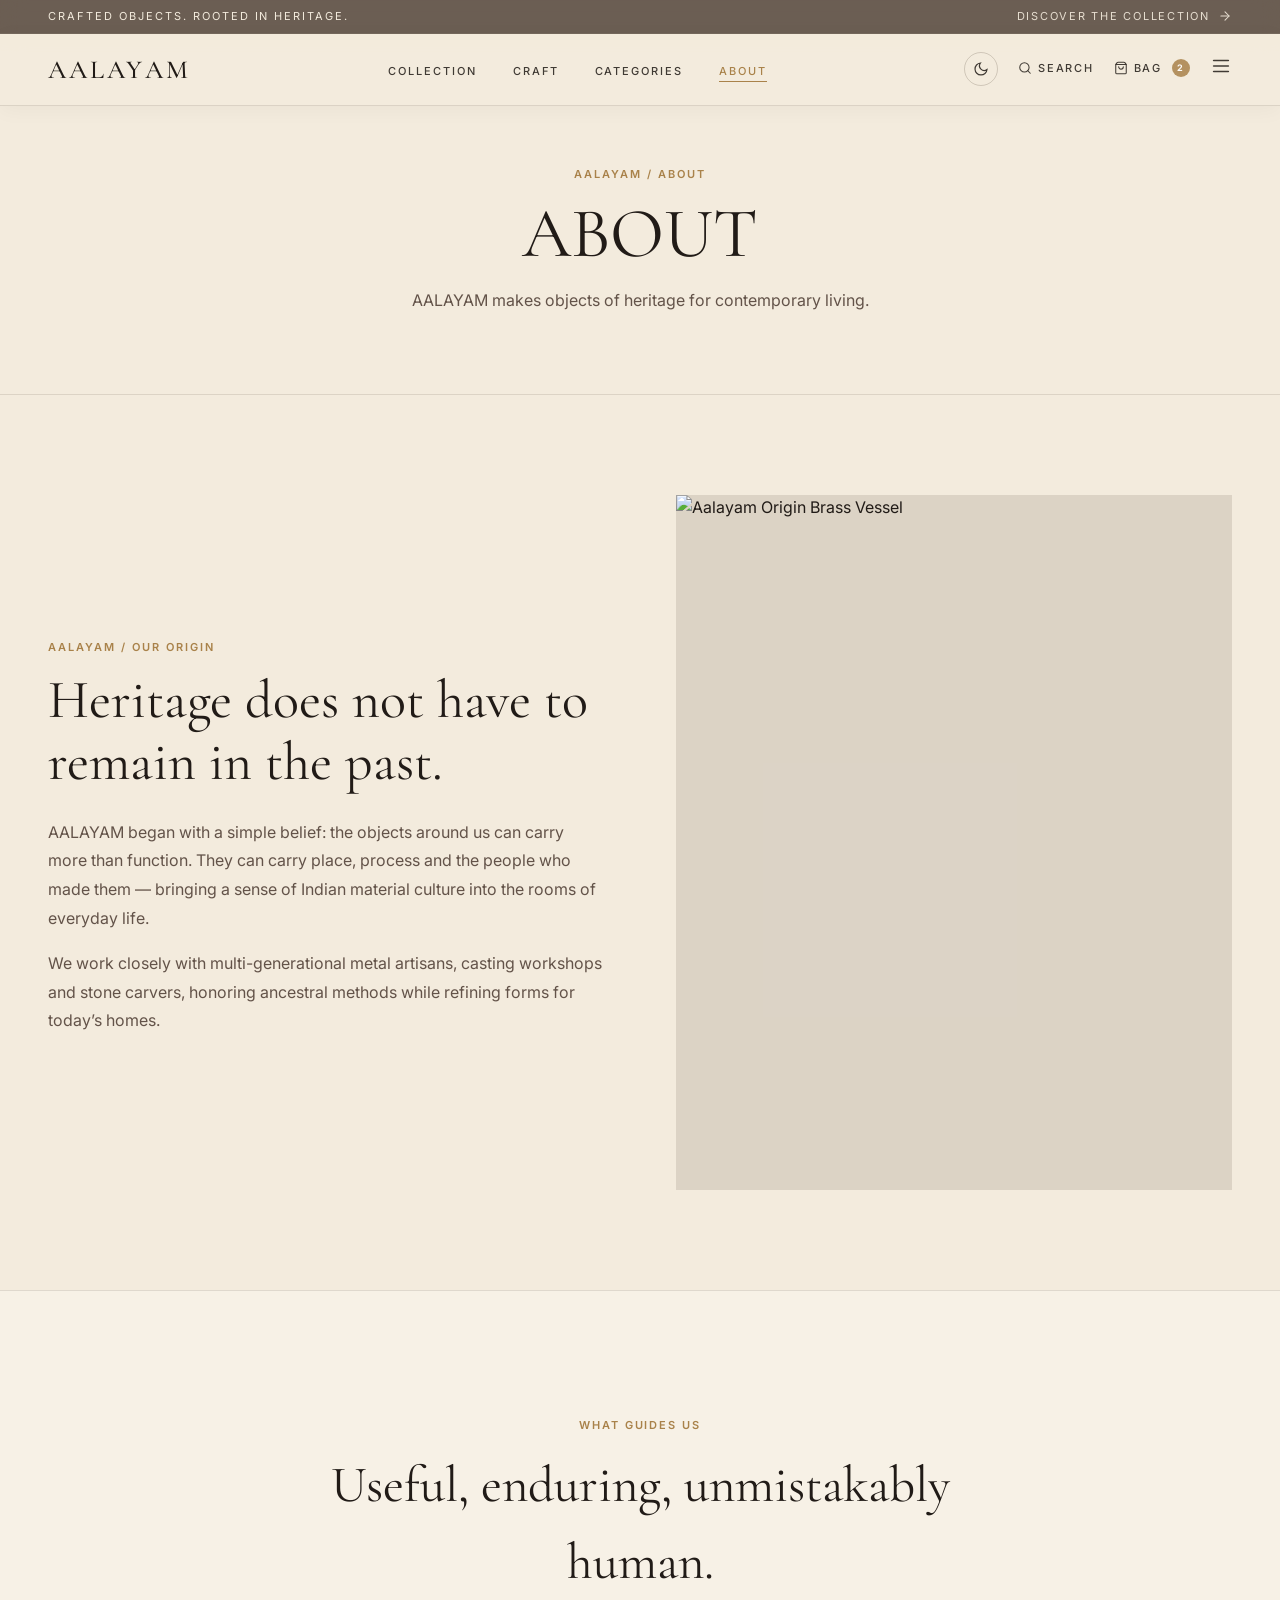
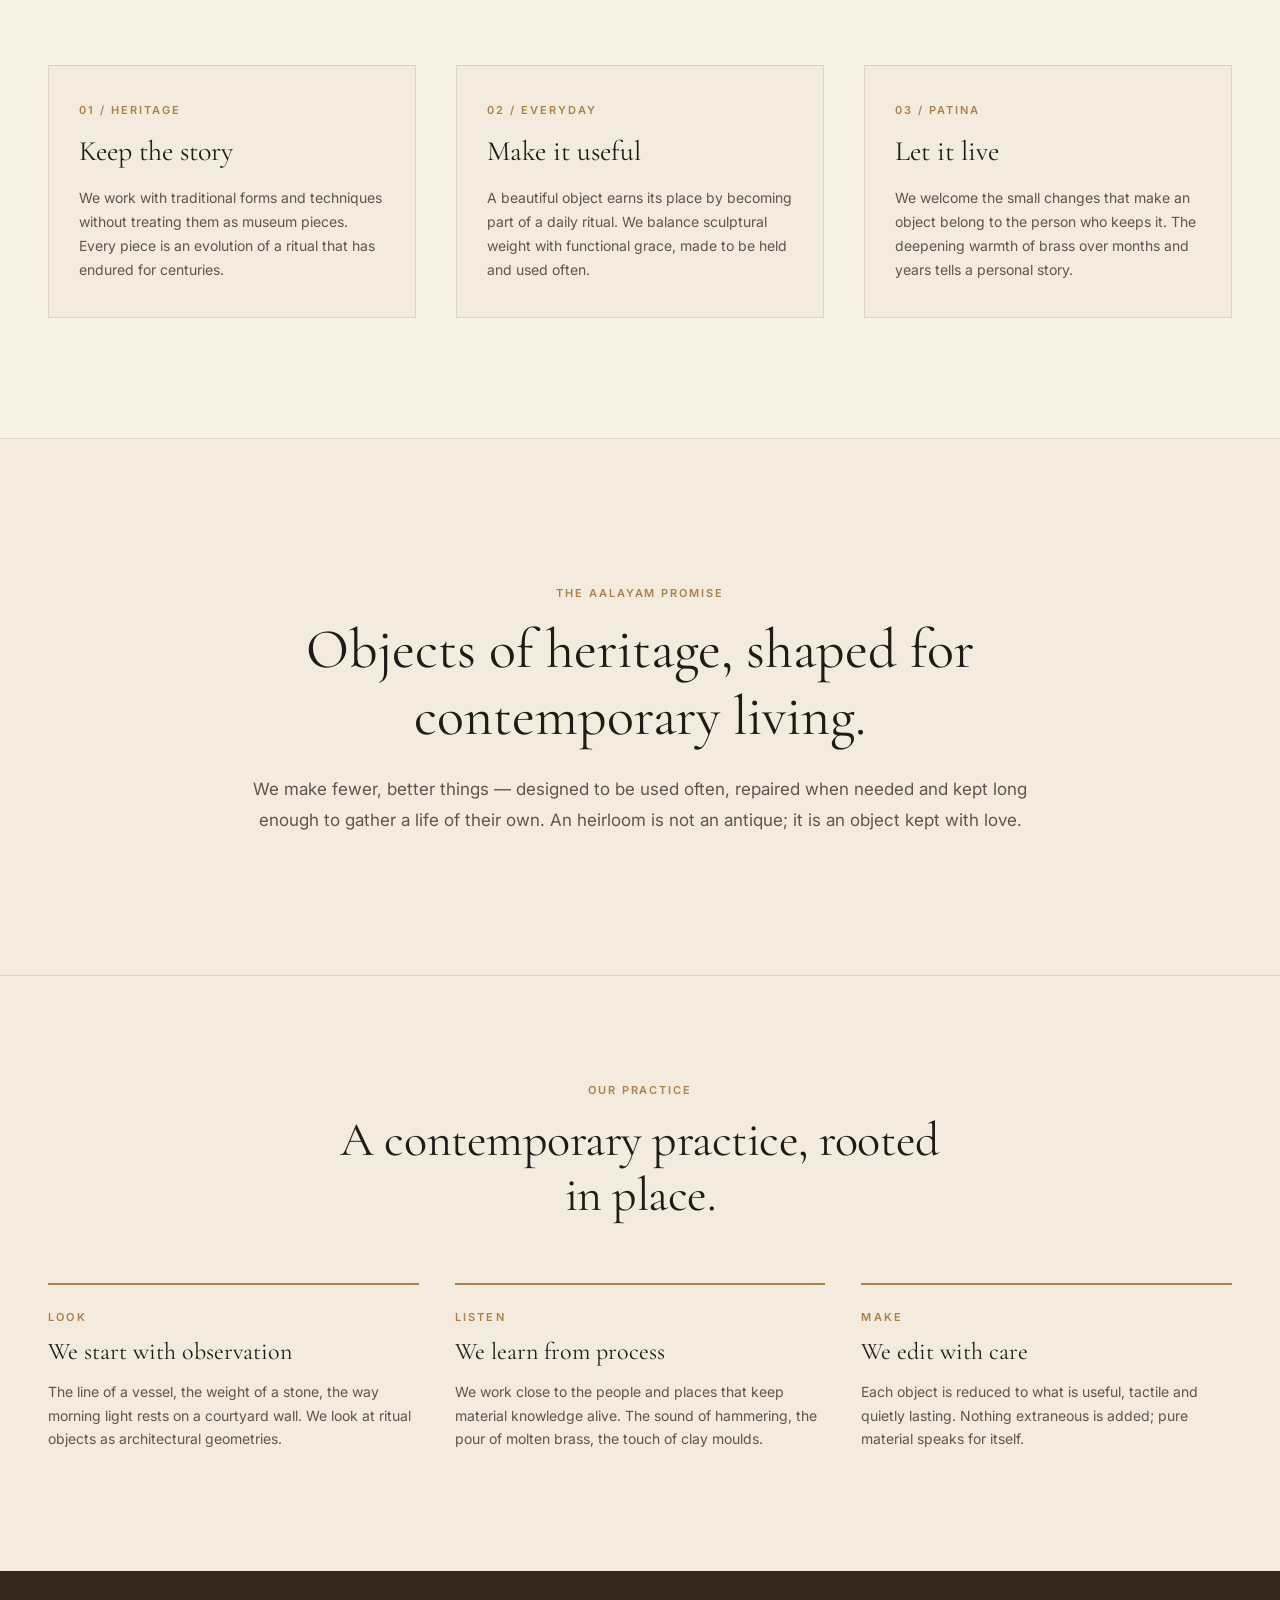
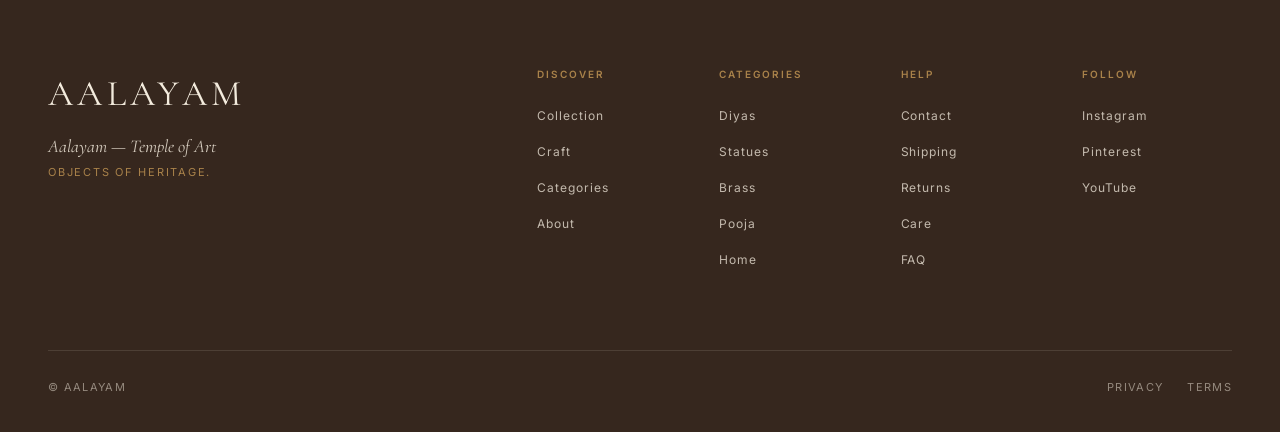
==== about.html @ e284d5bd "first commit" ====
<!DOCTYPE html>
<html lang="en">
<head>
  <meta charset="utf-8">
  <meta name="viewport" content="width=device-width, initial-scale=1.0">
  <title>AALAYAM — About</title>
  <meta name="description" content="AALAYAM makes objects of heritage for contemporary living.">
  <link rel="icon" href="https://res.cloudinary.com/deukqrxtt/image/upload/v1790051166/Brass_Lotus_Engraving_in_Warm_Light_jmnmju.png">
  <link rel="preconnect" href="https://fonts.googleapis.com">
  <link rel="preconnect" href="https://fonts.gstatic.com" crossorigin>
  <link href="https://fonts.googleapis.com/css2?family=Cormorant+Garamond:ital,wght@0,300;0,400;0,500;0,600;1,400&family=Inter:wght@300;400;500;600;700&display=swap" rel="stylesheet">
  <link rel="stylesheet" href="css/styles.css">
  <style>
    .about-story-row {
      display: grid;
      grid-template-columns: 1fr 1fr;
      gap: 72px;
      align-items: center;
      padding: 100px 48px;
      max-width: 1400px;
      margin: 0 auto;
    }
    .about-story-row h2 {
      font-family: var(--font-serif);
      font-size: clamp(34px, 4.5vw, 54px);
      font-weight: 400;
      color: var(--text-primary);
      line-height: 1.15;
      margin-bottom: 24px;
    }
    .about-story-row p {
      font-size: 16px;
      line-height: 1.8;
      color: var(--text-secondary);
      margin-bottom: 16px;
    }
    .about-img-box {
      position: relative;
      overflow: hidden;
      aspect-ratio: 4/5;
      background: var(--border-light);
    }
    .about-img-box img {
      width: 100%;
      height: 100%;
      object-fit: cover;
    }
    .principles-section {
      background-color: var(--bg-card);
      padding: 120px 48px;
      border-top: 1px solid var(--border-light);
      border-bottom: 1px solid var(--border-light);
    }
    .principles-header {
      text-align: center;
      max-width: 680px;
      margin: 0 auto 64px auto;
    }
    .principles-header h2 {
      font-family: var(--font-serif);
      font-size: clamp(36px, 4vw, 52px);
      font-weight: 400;
      color: var(--text-primary);
    }
    .principles-grid {
      display: grid;
      grid-template-columns: repeat(3, 1fr);
      gap: 40px;
      max-width: 1300px;
      margin: 0 auto;
    }
    .principle-card {
      padding: 36px 30px;
      border: 1px solid var(--border-light);
      background-color: var(--bg-primary);
    }
    .principle-num {
      font-size: 11px;
      letter-spacing: 0.18em;
      color: var(--color-gold);
      font-weight: 600;
      margin-bottom: 12px;
      display: block;
    }
    .principle-card h3 {
      font-family: var(--font-serif);
      font-size: 28px;
      font-weight: 400;
      color: var(--text-primary);
      margin-bottom: 14px;
    }
    .principle-card p {
      font-size: 14px;
      line-height: 1.7;
      color: var(--text-secondary);
    }
    .promise-section {
      text-align: center;
      padding: 140px 48px;
      background-color: var(--bg-primary);
      max-width: 900px;
      margin: 0 auto;
    }
    .promise-section h2 {
      font-family: var(--font-serif);
      font-size: clamp(34px, 4.5vw, 56px);
      font-weight: 400;
      line-height: 1.2;
      color: var(--text-primary);
      margin-bottom: 24px;
    }
    .promise-section p {
      font-size: 17px;
      line-height: 1.8;
      color: var(--text-secondary);
    }
    .practice-section {
      padding: 100px 48px 120px 48px;
      border-top: 1px solid var(--border-light);
    }
    .practice-grid {
      display: grid;
      grid-template-columns: repeat(3, 1fr);
      gap: 36px;
      max-width: 1300px;
      margin: 60px auto 0 auto;
    }
    .practice-item {
      border-top: 2px solid var(--color-gold);
      padding-top: 24px;
    }
    .practice-item .tag {
      font-size: 11px;
      letter-spacing: 0.2em;
      font-weight: 600;
      color: var(--color-gold);
      margin-bottom: 8px;
      display: block;
    }
    .practice-item h3 {
      font-family: var(--font-serif);
      font-size: 24px;
      font-weight: 400;
      color: var(--text-primary);
      margin-bottom: 10px;
    }
    .practice-item p {
      font-size: 14px;
      line-height: 1.7;
      color: var(--text-secondary);
    }
    @media (max-width: 900px) {
      .about-story-row, .principles-grid, .practice-grid {
        grid-template-columns: 1fr;
        gap: 40px;
      }
      .about-story-row, .principles-section, .promise-section, .practice-section {
        padding-left: 24px;
        padding-right: 24px;
      }
    }
  </style>
</head>
<body>
  
  <svg style="display: none;">
    <symbol id="icon-arrow" viewBox="0 0 24 24">
      <path d="M 5 12 L 19 12" stroke="currentColor" stroke-width="1.8" stroke-linecap="round" stroke-linejoin="round" fill="none"/>
      <path d="M 12 5 L 19 12 L 12 19" stroke="currentColor" stroke-width="1.8" stroke-linecap="round" stroke-linejoin="round" fill="none"/>
    </symbol>
    <symbol id="icon-search" viewBox="0 0 24 24">
      <path d="M 4.34 4.34 L 0 0" stroke="currentColor" stroke-width="1.8" stroke-linecap="round" stroke-linejoin="round" fill="none" transform="translate(16.66 16.66)"/>
      <path d="M 0 8 C 0 3.582 3.582 0 8 0 C 12.418 0 16 3.582 16 8 C 16 12.418 12.418 16 8 16 C 3.582 16 0 12.418 0 8 Z" stroke="currentColor" stroke-width="1.8" stroke-linecap="round" stroke-linejoin="round" fill="none" transform="translate(3 3)"/>
    </symbol>
    <symbol id="icon-bag" viewBox="0 0 24 24">
      <path d="M 8 0 C 8 2.209 6.209 4 4 4 C 1.791 4 0 2.209 0 0" stroke="currentColor" stroke-width="1.8" stroke-linecap="round" stroke-linejoin="round" fill="none" transform="translate(8 10)"/>
      <path d="M 0 0 L 17.794 0" stroke="currentColor" stroke-width="1.8" stroke-linecap="round" stroke-linejoin="round" fill="none" transform="translate(3.103 6.034)"/>
      <path d="M 0.4 3.467 C 0.14 3.813 0 4.234 0 4.667 L 0 18 C 0 19.105 0.895 20 2 20 L 16 20 C 17.105 20 18 19.105 18 18 L 18 4.667 C 18 4.234 17.86 3.813 17.6 3.467 L 15.6 0.8 C 15.222 0.296 14.63 0 14 0 L 4 0 C 3.37 0 2.778 0.296 2.4 0.8 Z" stroke="currentColor" stroke-width="1.8" stroke-linecap="round" stroke-linejoin="round" fill="none" transform="translate(3 2)"/>
    </symbol>
    <symbol id="icon-menu" viewBox="0 0 24 24">
      <path d="M 0 0 L 16 0" stroke="currentColor" stroke-width="1.8" stroke-linecap="round" stroke-linejoin="round" fill="none" transform="translate(4 6)"/>
      <path d="M 0 0 L 16 0" stroke="currentColor" stroke-width="1.8" stroke-linecap="round" stroke-linejoin="round" fill="none" transform="translate(4 12)"/>
      <path d="M 0 0 L 16 0" stroke="currentColor" stroke-width="1.8" stroke-linecap="round" stroke-linejoin="round" fill="none" transform="translate(4 18)"/>
    </symbol>
    <symbol id="icon-close" viewBox="0 0 24 24">
      <path d="M 5 5 L 19 19 M 19 5 L 5 19" stroke="currentColor" stroke-width="1.8" stroke-linecap="round" stroke-linejoin="round" fill="none"/>
    </symbol>
    <symbol id="icon-plus" viewBox="0 0 24 24">
      <path d="M 12 5 L 12 19 M 5 12 L 19 12" stroke="currentColor" stroke-width="2" stroke-linecap="round" fill="none"/>
    </symbol>
    <symbol id="icon-minus" viewBox="0 0 24 24">
      <path d="M 5 12 L 19 12" stroke="currentColor" stroke-width="2" stroke-linecap="round" fill="none"/>
    </symbol>
    <symbol id="icon-trash" viewBox="0 0 24 24">
      <path d="M 3 6 L 21 6 M 19 6 L 19 20 C 19 21.1 18.1 22 17 22 L 7 22 C 5.9 22 5 21.1 5 20 L 5 6 M 8 6 L 8 4 C 8 2.9 8.9 2 10 2 L 14 2 C 15.1 2 16 2.9 16 4 L 16 6" stroke="currentColor" stroke-width="1.8" stroke-linecap="round" stroke-linejoin="round" fill="none"/>
    </symbol>
  </svg>

  
  <header class="header-wrapper header-solid" id="headerWrapper">
    <div class="announcement-bar">
      <div class="marquee-track">
        <span>CRAFTED OBJECTS. ROOTED IN HERITAGE.</span>
      </div>
      <a href="collection.html" class="collection-link">
        <span>DISCOVER THE COLLECTION</span>
        <svg class="svg-icon"><use href="#icon-arrow"></use></svg>
      </a>
    </div>

    <nav class="nav-bar">
      <a href="index.html" class="brand-logo">AALAYAM</a>

      <ul class="nav-links">
        <li><a href="collection.html" class="">Collection</a></li>
        <li><a href="craft.html" class="">Craft</a></li>
        <li><a href="categories.html" class="">Categories</a></li>
        <li><a href="about.html" class="active">About</a></li>
      </ul>

      <ul class="utility-nav">
        <li>
          <button class="theme-toggle-btn" id="themeToggle" title="Toggle Theme" aria-label="Toggle Theme">
            <svg class="svg-icon" viewBox="0 0 24 24" fill="none" stroke="currentColor" stroke-width="1.8">
              <path d="M21 12.79A9 9 0 1 1 11.21 3 7 7 0 0 0 21 12.79z"></path>
            </svg>
          </button>
        </li>
        <li class="hide-mobile">
          <a href="#search" onclick="openGlobalSearch(); return false;">
            <svg class="svg-icon"><use href="#icon-search"></use></svg>
            <span>SEARCH</span>
          </a>
        </li>
        <li>
          <a href="bag.html" class="">
            <svg class="svg-icon"><use href="#icon-bag"></use></svg>
            <span>BAG</span>
            <span class="bag-badge" style="display: none;">0</span>
          </a>
        </li>
        <li>
          <button class="mobile-menu-btn" id="openMobileMenu" aria-label="Open Navigation">
            <svg class="svg-icon" style="width: 22px; height: 22px;"><use href="#icon-menu"></use></svg>
          </button>
        </li>
      </ul>
    </nav>
  </header>

  <div class="mobile-drawer" id="mobileDrawer">
    <div class="mobile-drawer-header">
      <span class="brand-logo">AALAYAM</span>
      <button id="closeMobileMenu" aria-label="Close Navigation">
        <svg class="svg-icon" style="width: 24px; height: 24px;"><use href="#icon-close"></use></svg>
      </button>
    </div>
    <ul class="mobile-nav-list">
      <li><a href="index.html" class="mobile-link">HOME</a></li>
      <li><a href="collection.html" class="mobile-link ">COLLECTION</a></li>
      <li><a href="craft.html" class="mobile-link ">CRAFT</a></li>
      <li><a href="categories.html" class="mobile-link ">CATEGORIES</a></li>
      <li><a href="about.html" class="mobile-link active">ABOUT</a></li>
      <li><a href="bag.html" class="mobile-link ">YOUR BAG</a></li>
    </ul>
    <div style="font-size: 11px; letter-spacing: 0.16em; color: rgba(243, 235, 221, 0.5);">
      © AALAYAM. ROOTED IN HERITAGE.
    </div>
  </div>


  <main>
    <section class="page-header">
      <span class="kicker">AALAYAM / ABOUT</span>
      <h1>ABOUT</h1>
      <p>AALAYAM makes objects of heritage for contemporary living.</p>
    </section>

    <!-- Origin Story -->
    <section class="about-story-row">
      <div>
        <span class="kicker">AALAYAM / OUR ORIGIN</span>
        <h2>Heritage does not have to remain in the past.</h2>
        <p>AALAYAM began with a simple belief: the objects around us can carry more than function. They can carry place, process and the people who made them — bringing a sense of Indian material culture into the rooms of everyday life.</p>
        <p>We work closely with multi-generational metal artisans, casting workshops and stone carvers, honoring ancestral methods while refining forms for today’s homes.</p>
      </div>
      <div class="about-img-box">
        <img src="https://res.cloudinary.com/deukqrxtt/image/upload/v1790051166/Sunlit_Antique_Brass_Urn_with_Flowers_aonm8t.png" alt="Aalayam Origin Brass Vessel" loading="lazy">
      </div>
    </section>

    <!-- Principles -->
    <section class="principles-section">
      <div class="principles-header">
        <span class="kicker">WHAT GUIDES US</span>
        <h2>Useful, enduring, unmistakably human.</h2>
      </div>

      <div class="principles-grid">
        <div class="principle-card">
          <span class="principle-num">01 / HERITAGE</span>
          <h3>Keep the story</h3>
          <p>We work with traditional forms and techniques without treating them as museum pieces. Every piece is an evolution of a ritual that has endured for centuries.</p>
        </div>

        <div class="principle-card">
          <span class="principle-num">02 / EVERYDAY</span>
          <h3>Make it useful</h3>
          <p>A beautiful object earns its place by becoming part of a daily ritual. We balance sculptural weight with functional grace, made to be held and used often.</p>
        </div>

        <div class="principle-card">
          <span class="principle-num">03 / PATINA</span>
          <h3>Let it live</h3>
          <p>We welcome the small changes that make an object belong to the person who keeps it. The deepening warmth of brass over months and years tells a personal story.</p>
        </div>
      </div>
    </section>

    <!-- Promise -->
    <section class="promise-section">
      <span class="kicker">THE AALAYAM PROMISE</span>
      <h2>Objects of heritage, shaped for contemporary living.</h2>
      <p>We make fewer, better things — designed to be used often, repaired when needed and kept long enough to gather a life of their own. An heirloom is not an antique; it is an object kept with love.</p>
    </section>

    <!-- Practice -->
    <section class="practice-section">
      <div style="text-align: center; max-width: 600px; margin: 0 auto;">
        <span class="kicker">OUR PRACTICE</span>
        <h2 class="serif-heading" style="font-size: clamp(32px, 3.8vw, 48px); color: var(--text-primary);">A contemporary practice, rooted in place.</h2>
      </div>

      <div class="practice-grid">
        <div class="practice-item">
          <span class="tag">LOOK</span>
          <h3>We start with observation</h3>
          <p>The line of a vessel, the weight of a stone, the way morning light rests on a courtyard wall. We look at ritual objects as architectural geometries.</p>
        </div>

        <div class="practice-item">
          <span class="tag">LISTEN</span>
          <h3>We learn from process</h3>
          <p>We work close to the people and places that keep material knowledge alive. The sound of hammering, the pour of molten brass, the touch of clay moulds.</p>
        </div>

        <div class="practice-item">
          <span class="tag">MAKE</span>
          <h3>We edit with care</h3>
          <p>Each object is reduced to what is useful, tactile and quietly lasting. Nothing extraneous is added; pure material speaks for itself.</p>
        </div>
      </div>
    </section>
  </main>

  
  <footer class="global-footer">
    <div class="footer-top">
      <div class="footer-brand">
        <h2>AALAYAM</h2>
        <p class="tagline-italic">Aalayam — Temple of Art</p>
        <p class="tagline-caps">OBJECTS OF HERITAGE.</p>
      </div>

      <div class="footer-nav-grid">
        <div class="footer-col">
          <h4>DISCOVER</h4>
          <ul>
            <li><a href="collection.html">Collection</a></li>
            <li><a href="craft.html">Craft</a></li>
            <li><a href="categories.html">Categories</a></li>
            <li><a href="about.html">About</a></li>
          </ul>
        </div>

        <div class="footer-col">
          <h4>CATEGORIES</h4>
          <ul>
            <li><a href="categories.html?filter=diyas">Diyas</a></li>
            <li><a href="categories.html?filter=statues">Statues</a></li>
            <li><a href="categories.html?filter=brass">Brass</a></li>
            <li><a href="categories.html?filter=pooja">Pooja</a></li>
            <li><a href="categories.html?filter=home">Home</a></li>
          </ul>
        </div>

        <div class="footer-col">
          <h4>HELP</h4>
          <ul>
            <li><a href="index.html#enquiry">Contact</a></li>
            <li><a href="craft.html#care">Shipping</a></li>
            <li><a href="craft.html#care">Returns</a></li>
            <li><a href="craft.html#care">Care</a></li>
            <li><a href="about.html">FAQ</a></li>
          </ul>
        </div>

        <div class="footer-col">
          <h4>FOLLOW</h4>
          <ul>
            <li><a href="https://www.instagram.com/" target="_blank" rel="noopener">Instagram</a></li>
            <li><a href="https://www.pinterest.com/" target="_blank" rel="noopener">Pinterest</a></li>
            <li><a href="https://www.youtube.com/" target="_blank" rel="noopener">YouTube</a></li>
          </ul>
        </div>
      </div>
    </div>

    <div class="footer-bottom">
      <div>© AALAYAM</div>
      <div class="legal-links">
        <a href="about.html">PRIVACY</a>
        <a href="about.html">TERMS</a>
      </div>
    </div>
  </footer>

  <script src="js/products.js"></script>
  <script src="js/app.js"></script>
</body>
</html>
---- css/styles.css ----
/* =========================================================
   AALAYAM — Temple of Art
   Master Stylesheet (Light & Dark Theme)
   ========================================================= */

:root {
  /* Light Theme (Default Framer Palette) */
  --bg-primary: #f3ebdd;
  --bg-secondary: #faf6f0;
  --bg-card: #f7f1e6;
  --bg-card-hover: #ffffff;
  --bg-dark: #211b17;
  --bg-espresso: #36271e;
  --text-primary: #211b17;
  --text-secondary: #635349;
  --text-muted: #8c7b6f;
  --text-light: #f3ebdd;
  --text-light-muted: rgba(243, 235, 221, 0.8);
  --color-gold: #a9824a;
  --color-gold-hover: #8f6d3d;
  --border-light: rgba(54, 39, 30, 0.12);
  --border-medium: rgba(54, 39, 30, 0.22);
  --border-dark: rgba(243, 235, 221, 0.18);
  --input-bg: rgba(255, 255, 255, 0.7);
  --nav-bg: rgba(33, 27, 23, 0.25);
  --nav-scrolled-bg: rgba(243, 235, 221, 0.95);
  --nav-text: #f3ebdd;
  --nav-text-scrolled: #211b17;
  --announcement-bg: #36271eb8;
  --card-shadow: 0 12px 32px rgba(33, 27, 23, 0.06);

  /* Fonts */
  --font-serif: "Cormorant Garamond", Georgia, serif;
  --font-sans: "Inter", -apple-system, BlinkMacSystemFont, "Segoe UI", Roboto, sans-serif;
  --transition: all 0.35s cubic-bezier(0.16, 1, 0.3, 1);
}

/* =========================================================
   DARK THEME PALETTE
   ========================================================= */
[data-theme="dark"] {
  --bg-primary: #15110e;
  --bg-secondary: #1b1612;
  --bg-card: #221c17;
  --bg-card-hover: #29221c;
  --bg-dark: #0d0a08;
  --bg-espresso: #1a1410;
  --text-primary: #f3ebdd;
  --text-secondary: #c7baa9;
  --text-muted: #9c8e7e;
  --text-light: #f3ebdd;
  --text-light-muted: rgba(243, 235, 221, 0.75);
  --color-gold: #c9a468;
  --color-gold-hover: #dfbc82;
  --border-light: rgba(243, 235, 221, 0.1);
  --border-medium: rgba(243, 235, 221, 0.2);
  --border-dark: rgba(243, 235, 221, 0.15);
  --input-bg: rgba(243, 235, 221, 0.06);
  --nav-bg: rgba(21, 17, 14, 0.6);
  --nav-scrolled-bg: rgba(21, 17, 14, 0.96);
  --nav-text: #f3ebdd;
  --nav-text-scrolled: #f3ebdd;
  --announcement-bg: #0d0a08d9;
  --card-shadow: 0 12px 36px rgba(0, 0, 0, 0.45);
}

/* Reset & Basics */
*, *::before, *::after {
  box-sizing: border-box;
  margin: 0;
  padding: 0;
  -webkit-font-smoothing: antialiased;
  -moz-osx-font-smoothing: grayscale;
}

html {
  scroll-behavior: smooth;
  background-color: var(--bg-primary);
  color: var(--text-primary);
  font-family: var(--font-sans);
  transition: background-color 0.4s ease, color 0.4s ease;
}

body {
  background-color: var(--bg-primary);
  color: var(--text-primary);
  overflow-x: hidden;
  line-height: 1.5;
  min-height: 100vh;
  display: flex;
  flex-direction: column;
  transition: background-color 0.4s ease, color 0.4s ease;
}

main {
  flex: 1;
}

a {
  color: inherit;
  text-decoration: none;
  transition: var(--transition);
}

button {
  background: none;
  border: none;
  cursor: pointer;
  font-family: inherit;
  color: inherit;
  transition: var(--transition);
}

img, video {
  display: block;
  width: 100%;
  height: auto;
}

/* Typography Helpers */
.kicker {
  font-family: var(--font-sans);
  font-size: 11px;
  font-weight: 600;
  letter-spacing: 0.18em;
  text-transform: uppercase;
  color: var(--color-gold);
  margin-bottom: 14px;
  display: inline-block;
}

.kicker-dark {
  color: var(--color-gold);
}

.serif-heading {
  font-family: var(--font-serif);
  font-weight: 400;
  letter-spacing: -0.01em;
  line-height: 1.15;
}

/* Common Buttons */
.btn-solid-cream {
  display: inline-flex;
  align-items: center;
  justify-content: center;
  gap: 10px;
  background-color: #f3ebdd;
  color: #211b17;
  padding: 14px 28px;
  font-size: 11px;
  font-weight: 600;
  letter-spacing: 0.16em;
  text-transform: uppercase;
  border: 1px solid #f3ebdd;
  transition: var(--transition);
  cursor: pointer;
}

.btn-solid-cream:hover {
  background-color: #fff;
  border-color: #fff;
  transform: translateY(-2px);
  box-shadow: 0 8px 24px rgba(0,0,0,0.18);
}

.btn-outline-cream {
  display: inline-flex;
  align-items: center;
  justify-content: center;
  gap: 10px;
  background-color: transparent;
  color: #f3ebdd;
  padding: 14px 28px;
  font-size: 11px;
  font-weight: 600;
  letter-spacing: 0.16em;
  text-transform: uppercase;
  border: 1px solid rgba(243, 235, 221, 0.55);
  backdrop-filter: blur(4px);
  transition: var(--transition);
  cursor: pointer;
}

.btn-outline-cream:hover {
  background-color: rgba(243, 235, 221, 0.15);
  border-color: #f3ebdd;
  transform: translateY(-2px);
}

.btn-solid-dark {
  display: inline-flex;
  align-items: center;
  justify-content: center;
  gap: 10px;
  background-color: var(--text-primary);
  color: var(--bg-primary);
  padding: 14px 28px;
  font-size: 11px;
  font-weight: 600;
  letter-spacing: 0.16em;
  text-transform: uppercase;
  border: 1px solid var(--text-primary);
  transition: var(--transition);
  cursor: pointer;
}

.btn-solid-dark:hover {
  background-color: var(--color-gold);
  border-color: var(--color-gold);
  color: #fff;
  transform: translateY(-2px);
  box-shadow: 0 8px 24px rgba(0, 0, 0, 0.2);
}

.btn-pill {
  display: inline-flex;
  align-items: center;
  justify-content: center;
  gap: 12px;
  padding: 12px 28px;
  border-radius: 999px;
  border: 1px solid var(--border-medium);
  font-size: 11px;
  font-weight: 600;
  letter-spacing: 0.16em;
  text-transform: uppercase;
  color: var(--text-primary);
  transition: var(--transition);
}

.btn-pill:hover {
  border-color: var(--text-primary);
  background-color: var(--border-light);
  transform: translateY(-2px);
}

.svg-icon {
  width: 14px;
  height: 14px;
  display: inline-block;
  stroke: currentColor;
  fill: none;
  vertical-align: middle;
  transition: transform 0.3s ease;
}

a:hover .svg-icon, button:hover .svg-icon {
  transform: translateX(3px);
}

/* =========================================================
   HEADER & NAVIGATION
   ========================================================= */
.header-wrapper {
  position: fixed;
  top: 0;
  left: 0;
  width: 100%;
  z-index: 1000;
  transition: background-color 0.4s ease, backdrop-filter 0.4s ease, border-color 0.4s ease;
}

.announcement-bar {
  background-color: var(--announcement-bg);
  backdrop-filter: blur(12px);
  -webkit-backdrop-filter: blur(12px);
  padding: 8px 48px;
  display: flex;
  justify-content: space-between;
  align-items: center;
  border-bottom: 1px solid rgba(243, 235, 221, 0.08);
  font-size: 11px;
  letter-spacing: 0.18em;
  color: #f3ebdd;
  text-transform: uppercase;
  overflow-x: auto;
  white-space: nowrap;
}

.announcement-bar .collection-link {
  display: inline-flex;
  align-items: center;
  gap: 8px;
  color: #f3ebdd;
  opacity: 0.9;
  font-size: 11px;
  letter-spacing: 0.16em;
  transition: opacity 0.3s ease;
}

.announcement-bar .collection-link:hover {
  opacity: 1;
  text-decoration: underline;
}

.nav-bar {
  padding: 16px 48px;
  display: flex;
  justify-content: space-between;
  align-items: center;
  border-bottom: 1px solid var(--border-light);
  color: var(--nav-text);
  background-color: var(--nav-bg);
  backdrop-filter: blur(12px);
  -webkit-backdrop-filter: blur(12px);
  transition: all 0.35s ease;
}

.header-scrolled .nav-bar,
.header-solid .nav-bar {
  background-color: var(--nav-scrolled-bg);
  color: var(--nav-text-scrolled);
  border-bottom: 1px solid var(--border-light);
  box-shadow: 0 4px 20px rgba(0, 0, 0, 0.04);
}

.brand-logo {
  font-family: var(--font-serif);
  font-size: 26px;
  letter-spacing: 0.12em;
  font-weight: 500;
  text-transform: uppercase;
}

.nav-links {
  display: flex;
  gap: 36px;
  list-style: none;
}

.nav-links li a {
  font-size: 11px;
  font-weight: 500;
  letter-spacing: 0.18em;
  text-transform: uppercase;
  opacity: 0.85;
  position: relative;
  padding-bottom: 4px;
}

.nav-links li a:hover,
.nav-links li a.active {
  opacity: 1;
  color: var(--color-gold);
}

.nav-links li a::after {
  content: "";
  position: absolute;
  bottom: 0;
  left: 0;
  width: 0%;
  height: 1px;
  background-color: currentColor;
  transition: width 0.3s ease;
}

.nav-links li a:hover::after,
.nav-links li a.active::after {
  width: 100%;
}

.utility-nav {
  display: flex;
  align-items: center;
  gap: 20px;
  list-style: none;
}

.utility-nav li a,
.utility-nav li button {
  display: inline-flex;
  align-items: center;
  gap: 6px;
  font-size: 11px;
  font-weight: 500;
  letter-spacing: 0.16em;
  text-transform: uppercase;
  opacity: 0.85;
}

.utility-nav li a:hover,
.utility-nav li button:hover {
  opacity: 1;
  color: var(--color-gold);
}

/* Theme Toggle Button */
.theme-toggle-btn {
  display: inline-flex;
  align-items: center;
  justify-content: center;
  width: 34px;
  height: 34px;
  border-radius: 50%;
  border: 1px solid var(--border-medium);
  cursor: pointer;
  color: inherit;
  transition: var(--transition);
  background: transparent;
}

.theme-toggle-btn:hover {
  border-color: var(--color-gold);
  color: var(--color-gold);
  transform: rotate(20deg);
}

/* Bag Counter Badge */
.bag-badge {
  display: inline-flex;
  align-items: center;
  justify-content: center;
  background-color: var(--color-gold);
  color: #fff;
  font-size: 9px;
  font-weight: 700;
  width: 18px;
  height: 18px;
  border-radius: 50%;
  margin-left: 4px;
}

.mobile-menu-btn {
  display: none;
  color: inherit;
}

/* Mobile Drawer */
.mobile-drawer {
  display: none;
  position: fixed;
  top: 0;
  left: 0;
  width: 100%;
  height: 100vh;
  background-color: var(--bg-dark);
  color: var(--text-light);
  z-index: 2000;
  padding: 32px 24px;
  flex-direction: column;
  justify-content: space-between;
  transform: translateY(-100%);
  transition: transform 0.4s cubic-bezier(0.16, 1, 0.3, 1);
}

.mobile-drawer.active {
  transform: translateY(0);
  display: flex;
}

.mobile-drawer-header {
  display: flex;
  justify-content: space-between;
  align-items: center;
  border-bottom: 1px solid var(--border-dark);
  padding-bottom: 20px;
}

.mobile-nav-list {
  list-style: none;
  display: flex;
  flex-direction: column;
  gap: 24px;
  margin-top: 40px;
}

.mobile-nav-list li a {
  font-family: var(--font-serif);
  font-size: 28px;
  letter-spacing: 0.05em;
}

.mobile-nav-list li a.active {
  color: var(--color-gold);
}

/* Subpage Hero Header */
.page-header {
  padding: 160px 48px 80px 48px;
  background-color: var(--bg-primary);
  border-bottom: 1px solid var(--border-light);
  text-align: center;
  transition: var(--transition);
}

.page-header .kicker {
  margin-bottom: 12px;
}

.page-header h1 {
  font-family: var(--font-serif);
  font-size: clamp(40px, 5.5vw, 72px);
  font-weight: 400;
  line-height: 1.1;
  text-transform: uppercase;
  color: var(--text-primary);
  margin-bottom: 16px;
}

.page-header p {
  font-size: 16px;
  color: var(--text-secondary);
  max-width: 640px;
  margin: 0 auto;
  line-height: 1.6;
}

/* Toast Notification */
.toast-notice {
  position: fixed;
  bottom: 32px;
  right: 32px;
  background-color: var(--bg-dark);
  color: var(--text-light);
  padding: 16px 28px;
  border-radius: 4px;
  box-shadow: 0 12px 32px rgba(0,0,0,0.3);
  font-size: 12px;
  letter-spacing: 0.14em;
  text-transform: uppercase;
  display: flex;
  align-items: center;
  gap: 12px;
  z-index: 9999;
  transform: translateY(120%);
  transition: transform 0.4s cubic-bezier(0.16, 1, 0.3, 1);
  border-left: 3px solid var(--color-gold);
}

.toast-notice.show {
  transform: translateY(0);
}

/* =========================================================
   FOOTER
   ========================================================= */
.global-footer {
  background-color: var(--bg-espresso);
  color: #f3ebdd;
  padding: 96px 48px 36px 48px;
  margin-top: auto;
}

.footer-top {
  display: grid;
  grid-template-columns: 1.2fr 2fr;
  gap: 72px;
  margin-bottom: 80px;
}

.footer-brand h2 {
  font-family: var(--font-serif);
  font-size: 36px;
  letter-spacing: 0.12em;
  font-weight: 400;
  text-transform: uppercase;
  margin-bottom: 12px;
}

.footer-brand .tagline-italic {
  font-family: var(--font-serif);
  font-size: 18px;
  font-style: italic;
  color: rgba(243, 235, 221, 0.85);
  margin-bottom: 4px;
}

.footer-brand .tagline-caps {
  font-size: 11px;
  letter-spacing: 0.16em;
  text-transform: uppercase;
  color: var(--color-gold);
}

.footer-nav-grid {
  display: grid;
  grid-template-columns: repeat(4, 1fr);
  gap: 32px;
}

.footer-col h4 {
  font-size: 10px;
  font-weight: 600;
  letter-spacing: 0.2em;
  text-transform: uppercase;
  color: var(--color-gold);
  margin-bottom: 20px;
}

.footer-col ul {
  list-style: none;
  display: flex;
  flex-direction: column;
  gap: 12px;
}

.footer-col ul li a {
  font-size: 12px;
  letter-spacing: 0.08em;
  color: rgba(243, 235, 221, 0.75);
}

.footer-col ul li a:hover {
  color: #fff;
}

.footer-bottom {
  border-top: 1px solid rgba(243, 235, 221, 0.12);
  padding-top: 28px;
  display: flex;
  justify-content: space-between;
  align-items: center;
  font-size: 11px;
  letter-spacing: 0.12em;
  color: rgba(243, 235, 221, 0.5);
}

.footer-bottom .legal-links {
  display: flex;
  gap: 24px;
}

.footer-bottom .legal-links a:hover {
  color: #fff;
}

/* =========================================================
   RESPONSIVE
   ========================================================= */
@media (max-width: 1024px) {
  .announcement-bar, .nav-bar, .page-header, .global-footer {
    padding-left: 24px;
    padding-right: 24px;
  }

  .nav-links, .utility-nav li.hide-mobile {
    display: none;
  }

  .mobile-menu-btn {
    display: block;
  }

  .footer-top {
    grid-template-columns: 1fr;
    gap: 48px;
  }

  .footer-nav-grid {
    grid-template-columns: repeat(2, 1fr);
  }
}

@media (max-width: 640px) {
  .footer-bottom {
    flex-direction: column;
    gap: 16px;
    text-align: center;
  }
}


/* =========================================================
   CORPORATE & CUSTOM ENQUIRY SECTION (IN THE LAST)
   ========================================================= */
.section-enquiry {
  background-color: var(--bg-primary);
  padding: 120px 48px;
  border-top: 1px solid var(--border-light);
}

.enquiry-layout {
  max-width: 1400px;
  margin: 0 auto;
  display: grid;
  grid-template-columns: 1fr 1.2fr;
  gap: 80px;
}

.enquiry-intro h2 {
  font-family: var(--font-serif);
  font-size: clamp(36px, 4.5vw, 54px);
  font-weight: 400;
  color: var(--text-primary);
  line-height: 1.15;
  margin-bottom: 24px;
}

.enquiry-intro p {
  font-size: 15px;
  color: var(--text-secondary);
  line-height: 1.7;
  margin-bottom: 16px;
}

.enquiry-form {
  display: grid;
  grid-template-columns: 1fr 1fr;
  gap: 20px;
}

.form-group {
  display: flex;
  flex-direction: column;
}

.form-group.full-width {
  grid-column: span 2;
}

.form-group label {
  font-size: 10px;
  font-weight: 600;
  letter-spacing: 0.18em;
  text-transform: uppercase;
  color: var(--text-primary);
  margin-bottom: 8px;
}

.form-group input, 
.form-group select, 
.form-group textarea {
  width: 100%;
  background: var(--input-bg);
  border: 1px solid var(--border-medium);
  padding: 14px 16px;
  font-family: var(--font-sans);
  font-size: 13px;
  color: var(--text-primary);
  outline: none;
  transition: border-color 0.3s ease;
  border-radius: 0;
}

.form-group input:focus, 
.form-group select:focus, 
.form-group textarea:focus {
  border-color: var(--color-gold);
}

.form-group textarea {
  resize: vertical;
  min-height: 100px;
}

.form-submit-row {
  grid-column: span 2;
  margin-top: 12px;
}

@media (max-width: 900px) {
  .section-enquiry {
    padding: 80px 24px;
  }
  .enquiry-layout {
    grid-template-columns: 1fr;
    gap: 40px;
  }
  .enquiry-form {
    grid-template-columns: 1fr;
  }
  .form-group.full-width {
    grid-column: span 1;
  }
  .form-submit-row {
    grid-column: span 1;
  }
}


/* =========================================================
   GLOBAL SEARCH MODAL OVERLAY
   ========================================================= */
.search-modal-overlay {
  position: fixed;
  inset: 0;
  background: rgba(13, 11, 9, 0.75);
  backdrop-filter: blur(10px);
  -webkit-backdrop-filter: blur(10px);
  z-index: 9999;
  display: flex;
  align-items: flex-start;
  justify-content: center;
  padding: 80px 20px 40px;
  opacity: 0;
  pointer-events: none;
  transition: opacity 0.3s ease;
}

.search-modal-overlay.active {
  opacity: 1;
  pointer-events: auto;
}

.search-modal-box {
  background: var(--bg-primary);
  border: 1px solid var(--border-medium);
  width: 100%;
  max-width: 760px;
  box-shadow: 0 24px 60px rgba(0, 0, 0, 0.4);
  transform: translateY(-20px);
  transition: transform 0.35s cubic-bezier(0.16, 1, 0.3, 1);
  overflow: hidden;
}

.search-modal-overlay.active .search-modal-box {
  transform: translateY(0);
}

.search-modal-header {
  display: flex;
  align-items: center;
  gap: 16px;
  padding: 20px 28px;
  border-bottom: 1px solid var(--border-light);
  background: var(--bg-card);
}

.search-modal-header .search-icon {
  width: 20px;
  height: 20px;
  color: var(--color-gold);
  flex-shrink: 0;
}

.search-modal-header input {
  flex-grow: 1;
  border: none;
  background: transparent;
  font-family: var(--font-serif);
  font-size: 20px;
  color: var(--text-primary);
  outline: none;
}

.search-modal-header input::placeholder {
  color: var(--text-muted);
  font-family: var(--font-sans);
  font-size: 14px;
}

.search-close-btn {
  background: none;
  border: 1px solid var(--border-medium);
  color: var(--text-muted);
  width: 32px;
  height: 32px;
  border-radius: 50%;
  display: flex;
  align-items: center;
  justify-content: center;
  cursor: pointer;
  font-size: 18px;
  transition: var(--transition);
}

.search-close-btn:hover {
  color: var(--text-primary);
  border-color: var(--text-primary);
}

.search-quick-tags {
  padding: 14px 28px;
  background: var(--bg-primary);
  border-bottom: 1px solid var(--border-light);
  display: flex;
  align-items: center;
  gap: 10px;
  flex-wrap: wrap;
}

.search-quick-tags span.label {
  font-size: 10px;
  letter-spacing: 0.16em;
  text-transform: uppercase;
  color: var(--text-muted);
  font-weight: 600;
}

.search-tag-chip {
  background: var(--input-bg);
  border: 1px solid var(--border-light);
  padding: 4px 10px;
  font-size: 11px;
  font-weight: 500;
  color: var(--text-secondary);
  border-radius: 12px;
  cursor: pointer;
  transition: var(--transition);
}

.search-tag-chip:hover {
  background: var(--text-primary);
  color: var(--bg-primary);
  border-color: var(--text-primary);
}

.search-results-list {
  max-height: 440px;
  overflow-y: auto;
  padding: 16px 28px;
}

.search-result-item {
  display: flex;
  align-items: center;
  gap: 18px;
  padding: 12px 0;
  border-bottom: 1px solid var(--border-light);
  text-decoration: none;
  color: inherit;
  transition: var(--transition);
}

.search-result-item:last-child {
  border-bottom: none;
}

.search-result-item:hover {
  transform: translateX(4px);
}

.search-result-thumb {
  width: 60px;
  height: 60px;
  flex-shrink: 0;
  background: var(--border-light);
  overflow: hidden;
}

.search-result-thumb img {
  width: 100%;
  height: 100%;
  object-fit: cover;
}

.search-result-info {
  flex-grow: 1;
}

.search-result-info .code {
  font-size: 9px;
  letter-spacing: 0.16em;
  color: var(--color-gold);
  text-transform: uppercase;
  margin-bottom: 2px;
}

.search-result-info .name {
  font-family: var(--font-serif);
  font-size: 18px;
  color: var(--text-primary);
  margin-bottom: 2px;
}

.search-result-info .cat {
  font-size: 11px;
  color: var(--text-muted);
}

.search-result-action {
  text-align: right;
  flex-shrink: 0;
}

.search-result-price {
  font-family: var(--font-serif);
  font-size: 18px;
  font-weight: 500;
  color: var(--text-primary);
  margin-bottom: 4px;
}

.search-result-btn {
  font-size: 10px;
  font-weight: 600;
  letter-spacing: 0.14em;
  text-transform: uppercase;
  color: var(--color-gold);
}

.search-empty-state {
  text-align: center;
  padding: 48px 20px;
  color: var(--text-muted);
  font-size: 14px;
}

.search-modal-footer {
  padding: 12px 28px;
  background: var(--bg-card);
  border-top: 1px solid var(--border-light);
  display: flex;
  justify-content: space-between;
  align-items: center;
  font-size: 11px;
  color: var(--text-muted);
}

/* =========================================================
   PRODUCT DETAIL PAGE (PDP) STYLING
   ========================================================= */

/* Breadcrumb */
.pdp-breadcrumb-wrap {
  padding: 32px 48px 16px;
  max-width: 1400px;
  margin: 0 auto;
}

.pdp-breadcrumb {
  display: flex;
  align-items: center;
  gap: 8px;
  font-size: 11px;
  font-weight: 500;
  letter-spacing: 0.14em;
  text-transform: uppercase;
  color: var(--text-muted);
  flex-wrap: wrap;
}

.pdp-breadcrumb a {
  color: var(--text-secondary);
  text-decoration: none;
  transition: color 0.2s ease;
}

.pdp-breadcrumb a:hover {
  color: var(--color-gold);
}

.pdp-breadcrumb .sep {
  opacity: 0.5;
}

.pdp-breadcrumb .current {
  color: var(--text-primary);
  font-weight: 600;
}

/* Main Layout */
.pdp-main-layout {
  max-width: 1400px;
  margin: 0 auto;
  padding: 24px 48px 100px;
  display: grid;
  grid-template-columns: 1.15fr 1fr;
  gap: 72px;
  align-items: flex-start;
}

/* Gallery (Left) */
.pdp-gallery-wrap {
  position: sticky;
  top: 100px;
}

.pdp-main-image-box {
  width: 100%;
  aspect-ratio: 1 / 1;
  background: var(--border-light);
  position: relative;
  overflow: hidden;
  box-shadow: 0 12px 36px rgba(0,0,0,0.06);
  cursor: crosshair;
}

.pdp-main-image-box img {
  width: 100%;
  height: 100%;
  object-fit: cover;
  transition: transform 0.4s ease;
}

.pdp-main-image-box:hover img {
  transform: scale(1.08);
}

.pdp-craft-watermark {
  position: absolute;
  bottom: 20px;
  left: 20px;
  background: rgba(13, 11, 9, 0.82);
  color: #fff;
  padding: 6px 14px;
  font-size: 10px;
  letter-spacing: 0.18em;
  text-transform: uppercase;
  font-weight: 600;
  border-left: 2px solid var(--color-gold);
}

.pdp-thumbs-strip {
  display: flex;
  gap: 16px;
  margin-top: 20px;
}

.pdp-thumb-item {
  width: 84px;
  height: 84px;
  border: 1px solid var(--border-medium);
  background: var(--border-light);
  cursor: pointer;
  overflow: hidden;
  opacity: 0.65;
  transition: var(--transition);
}

.pdp-thumb-item.active,
.pdp-thumb-item:hover {
  opacity: 1;
  border-color: var(--color-gold);
  transform: translateY(-2px);
}

.pdp-thumb-item img {
  width: 100%;
  height: 100%;
  object-fit: cover;
}

/* Purchase Panel (Right) */
.pdp-details-panel {
  display: flex;
  flex-direction: column;
}

.pdp-badge-row {
  display: flex;
  align-items: center;
  gap: 12px;
  margin-bottom: 12px;
}

.pdp-badge {
  display: inline-block;
  background: rgba(169, 130, 74, 0.12);
  color: var(--color-gold);
  border: 1px solid var(--color-gold);
  font-size: 10px;
  font-weight: 700;
  letter-spacing: 0.16em;
  text-transform: uppercase;
  padding: 4px 10px;
}

.pdp-code {
  font-size: 11px;
  letter-spacing: 0.18em;
  color: var(--text-muted);
  text-transform: uppercase;
}

.pdp-title {
  font-family: var(--font-serif);
  font-size: clamp(34px, 4vw, 46px);
  font-weight: 400;
  color: var(--text-primary);
  line-height: 1.15;
  margin-bottom: 14px;
  text-transform: uppercase;
}

.pdp-rating-anchor {
  display: inline-flex;
  align-items: center;
  gap: 8px;
  text-decoration: none;
  margin-bottom: 24px;
  color: var(--text-secondary);
  font-size: 13px;
  width: fit-content;
}

.pdp-rating-anchor:hover {
  color: var(--color-gold);
}

.pdp-stars {
  color: var(--color-gold);
  display: flex;
  gap: 2px;
}

.pdp-price-box {
  display: flex;
  align-items: baseline;
  gap: 16px;
  margin-bottom: 8px;
}

.pdp-current-price {
  font-family: var(--font-serif);
  font-size: 38px;
  font-weight: 500;
  color: var(--text-primary);
}

.pdp-original-price {
  font-size: 16px;
  color: var(--text-muted);
  text-decoration: line-through;
}

.pdp-savings-pill {
  background: rgba(46, 125, 50, 0.12);
  color: #2e7d32;
  font-size: 11px;
  font-weight: 600;
  padding: 3px 8px;
  border-radius: 2px;
}

[data-theme="dark"] .pdp-savings-pill {
  background: rgba(76, 175, 80, 0.15);
  color: #81c784;
}

.pdp-tax-note {
  font-size: 11px;
  color: var(--text-muted);
  margin-bottom: 24px;
}

.pdp-stock-indicator {
  display: flex;
  align-items: center;
  gap: 8px;
  font-size: 12px;
  color: #2e7d32;
  font-weight: 500;
  margin-bottom: 24px;
}

[data-theme="dark"] .pdp-stock-indicator {
  color: #81c784;
}

.pdp-stock-indicator .dot {
  width: 7px;
  height: 7px;
  border-radius: 50%;
  background: currentColor;
}

.pdp-desc-intro {
  font-size: 15px;
  line-height: 1.7;
  color: var(--text-secondary);
  margin-bottom: 32px;
}

/* Actions Row */
.pdp-action-area {
  display: flex;
  flex-direction: column;
  gap: 16px;
  margin-bottom: 36px;
  padding-bottom: 36px;
  border-bottom: 1px solid var(--border-light);
}

.pdp-qty-and-cart {
  display: flex;
  gap: 16px;
}

.pdp-qty-stepper {
  display: flex;
  align-items: center;
  border: 1px solid var(--border-medium);
  background: var(--input-bg);
}

.pdp-qty-btn {
  background: none;
  border: none;
  color: var(--text-primary);
  width: 44px;
  height: 52px;
  cursor: pointer;
  font-size: 18px;
  display: flex;
  align-items: center;
  justify-content: center;
  transition: background 0.2s ease;
}

.pdp-qty-btn:hover {
  background: rgba(0,0,0,0.05);
}

[data-theme="dark"] .pdp-qty-btn:hover {
  background: rgba(255,255,255,0.06);
}

.pdp-qty-val {
  width: 44px;
  text-align: center;
  font-size: 14px;
  font-weight: 600;
  color: var(--text-primary);
}

.pdp-add-bag-btn {
  flex-grow: 1;
  background: var(--text-primary);
  color: var(--bg-primary);
  border: 1px solid var(--text-primary);
  font-family: var(--font-sans);
  font-size: 12px;
  font-weight: 600;
  letter-spacing: 0.16em;
  text-transform: uppercase;
  height: 52px;
  display: flex;
  align-items: center;
  justify-content: center;
  gap: 10px;
  cursor: pointer;
  transition: var(--transition);
}

.pdp-add-bag-btn:hover {
  background: var(--color-gold);
  border-color: var(--color-gold);
  color: #fff;
}

.pdp-buy-now-btn {
  width: 100%;
  background: transparent;
  color: var(--text-primary);
  border: 1px solid var(--text-primary);
  font-family: var(--font-sans);
  font-size: 12px;
  font-weight: 600;
  letter-spacing: 0.16em;
  text-transform: uppercase;
  height: 48px;
  cursor: pointer;
  transition: var(--transition);
  display: flex;
  align-items: center;
  justify-content: center;
  gap: 8px;
}

.pdp-buy-now-btn:hover {
  background: var(--text-primary);
  color: var(--bg-primary);
}

/* Trust Strip */
.pdp-trust-strip {
  display: grid;
  grid-template-columns: repeat(2, 1fr);
  gap: 16px;
  margin-bottom: 36px;
}

.pdp-trust-item {
  display: flex;
  align-items: center;
  gap: 10px;
  font-size: 12px;
  color: var(--text-secondary);
}

.pdp-trust-item .icon {
  color: var(--color-gold);
  font-size: 14px;
}

/* Accordions */
.pdp-accordion-group {
  display: flex;
  flex-direction: column;
}

.pdp-accordion-item {
  border-bottom: 1px solid var(--border-light);
}

.pdp-accordion-header {
  padding: 18px 0;
  display: flex;
  align-items: center;
  justify-content: space-between;
  cursor: pointer;
  font-family: var(--font-sans);
  font-size: 12px;
  font-weight: 600;
  letter-spacing: 0.14em;
  text-transform: uppercase;
  color: var(--text-primary);
  background: none;
  border: none;
  width: 100%;
  text-align: left;
}

.pdp-accordion-header .acc-icon {
  font-size: 18px;
  transition: transform 0.3s ease;
  color: var(--color-gold);
}

.pdp-accordion-item.active .pdp-accordion-header .acc-icon {
  transform: rotate(45deg);
}

.pdp-accordion-body {
  max-height: 0;
  overflow: hidden;
  transition: max-height 0.4s ease;
}

.pdp-accordion-item.active .pdp-accordion-body {
  max-height: 400px;
}

.pdp-accordion-content {
  padding-bottom: 24px;
  font-size: 14px;
  line-height: 1.7;
  color: var(--text-secondary);
}

.pdp-spec-table {
  width: 100%;
  border-collapse: collapse;
}

.pdp-spec-table tr {
  border-bottom: 1px solid var(--border-light);
}

.pdp-spec-table tr:last-child {
  border-bottom: none;
}

.pdp-spec-table th,
.pdp-spec-table td {
  padding: 8px 0;
  font-size: 12px;
  text-align: left;
}

.pdp-spec-table th {
  color: var(--text-muted);
  font-weight: 500;
  width: 40%;
}

.pdp-spec-table td {
  color: var(--text-primary);
  font-weight: 500;
}

/* =========================================================
   REVIEWS SECTION
   ========================================================= */
.pdp-reviews-section {
  background: var(--bg-card);
  border-top: 1px solid var(--border-light);
  border-bottom: 1px solid var(--border-light);
  padding: 100px 48px;
}

.pdp-reviews-inner {
  max-width: 1400px;
  margin: 0 auto;
}

.reviews-header-block {
  display: flex;
  justify-content: space-between;
  align-items: flex-end;
  margin-bottom: 60px;
  flex-wrap: wrap;
  gap: 24px;
}

.reviews-header-block h2 {
  font-family: var(--font-serif);
  font-size: clamp(32px, 3.8vw, 44px);
  font-weight: 400;
  color: var(--text-primary);
}

.reviews-dashboard {
  display: grid;
  grid-template-columns: 300px 1fr 240px;
  gap: 48px;
  padding: 36px;
  background: var(--bg-primary);
  border: 1px solid var(--border-light);
  margin-bottom: 50px;
  align-items: center;
}

.score-summary-box {
  text-align: center;
  border-right: 1px solid var(--border-light);
  padding-right: 36px;
}

.big-rating-number {
  font-family: var(--font-serif);
  font-size: 64px;
  font-weight: 500;
  color: var(--text-primary);
  line-height: 1;
  margin-bottom: 8px;
}

.rating-breakdown-bars {
  display: flex;
  flex-direction: column;
  gap: 8px;
}

.bar-row {
  display: flex;
  align-items: center;
  gap: 12px;
  font-size: 12px;
  color: var(--text-muted);
}

.bar-row .star-label {
  width: 50px;
  flex-shrink: 0;
}

.bar-track {
  flex-grow: 1;
  height: 6px;
  background: var(--border-light);
  overflow: hidden;
  border-radius: 3px;
}

.bar-fill {
  height: 100%;
  background: var(--color-gold);
}

.bar-count {
  width: 32px;
  text-align: right;
  flex-shrink: 0;
}

.reviews-cta-box {
  text-align: center;
  border-left: 1px solid var(--border-light);
  padding-left: 36px;
}

.reviews-cta-box p {
  font-size: 13px;
  color: var(--text-secondary);
  margin-bottom: 16px;
}

/* Reviews Feed */
.reviews-feed {
  display: flex;
  flex-direction: column;
  gap: 24px;
}

.review-card {
  background: var(--bg-primary);
  border: 1px solid var(--border-light);
  padding: 32px;
  box-shadow: 0 4px 16px rgba(0,0,0,0.02);
}

.review-card-meta {
  display: flex;
  justify-content: space-between;
  align-items: center;
  margin-bottom: 14px;
  flex-wrap: wrap;
  gap: 12px;
}

.reviewer-profile {
  display: flex;
  align-items: center;
  gap: 10px;
}

.reviewer-name {
  font-size: 13px;
  font-weight: 600;
  color: var(--text-primary);
}

.verified-pill {
  font-size: 9px;
  letter-spacing: 0.14em;
  text-transform: uppercase;
  background: rgba(46, 125, 50, 0.1);
  color: #2e7d32;
  padding: 2px 6px;
  font-weight: 600;
}

[data-theme="dark"] .verified-pill {
  color: #81c784;
  background: rgba(76, 175, 80, 0.15);
}

.review-date {
  font-size: 11px;
  color: var(--text-muted);
}

.review-stars {
  color: var(--color-gold);
  margin-bottom: 10px;
}

.review-title {
  font-family: var(--font-serif);
  font-size: 18px;
  font-weight: 500;
  color: var(--text-primary);
  margin-bottom: 10px;
}

.review-text {
  font-size: 14px;
  line-height: 1.7;
  color: var(--text-secondary);
  margin-bottom: 18px;
}

.review-helpful-row {
  display: flex;
  align-items: center;
  gap: 12px;
  font-size: 11px;
  color: var(--text-muted);
}

.helpful-btn {
  background: none;
  border: 1px solid var(--border-medium);
  padding: 4px 10px;
  font-size: 11px;
  color: var(--text-primary);
  cursor: pointer;
  transition: var(--transition);
}

.helpful-btn:hover {
  border-color: var(--color-gold);
  color: var(--color-gold);
}

/* Write Review Modal */
.review-modal {
  position: fixed;
  inset: 0;
  background: rgba(13, 11, 9, 0.75);
  backdrop-filter: blur(8px);
  z-index: 9999;
  display: flex;
  align-items: center;
  justify-content: center;
  padding: 20px;
  opacity: 0;
  pointer-events: none;
  transition: opacity 0.3s ease;
}

.review-modal.active {
  opacity: 1;
  pointer-events: auto;
}

.review-modal-box {
  background: var(--bg-primary);
  border: 1px solid var(--border-medium);
  max-width: 580px;
  width: 100%;
  padding: 40px;
  box-shadow: 0 20px 50px rgba(0,0,0,0.4);
  position: relative;
  max-height: 90vh;
  overflow-y: auto;
}

.review-modal-close {
  position: absolute;
  top: 20px;
  right: 20px;
  background: none;
  border: none;
  font-size: 24px;
  color: var(--text-muted);
  cursor: pointer;
}

.star-rating-select {
  display: flex;
  gap: 8px;
  font-size: 26px;
  color: var(--border-medium);
  cursor: pointer;
  margin-bottom: 20px;
}

.star-rating-select .star.selected,
.star-rating-select .star:hover {
  color: var(--color-gold);
}

/* =========================================================
   SIMILAR PRODUCTS SECTION
   ========================================================= */
.pdp-similar-section {
  padding: 100px 48px;
  max-width: 1400px;
  margin: 0 auto;
}

.similar-header {
  text-align: center;
  margin-bottom: 60px;
}

.similar-header h2 {
  font-family: var(--font-serif);
  font-size: clamp(32px, 3.8vw, 44px);
  font-weight: 400;
  color: var(--text-primary);
  margin-top: 8px;
}

.similar-grid {
  display: grid;
  grid-template-columns: repeat(4, 1fr);
  gap: 28px;
}

/* Mobile Responsiveness for PDP */
@media (max-width: 1024px) {
  .pdp-main-layout {
    grid-template-columns: 1fr;
    gap: 48px;
    padding: 24px 24px 80px;
  }
  .pdp-gallery-wrap {
    position: static;
  }
  .reviews-dashboard {
    grid-template-columns: 1fr;
    gap: 32px;
  }
  .score-summary-box {
    border-right: none;
    border-bottom: 1px solid var(--border-light);
    padding-right: 0;
    padding-bottom: 24px;
  }
  .reviews-cta-box {
    border-left: none;
    border-top: 1px solid var(--border-light);
    padding-left: 0;
    padding-top: 24px;
  }
  .similar-grid {
    grid-template-columns: repeat(2, 1fr);
  }
}

@media (max-width: 600px) {
  .pdp-breadcrumb-wrap {
    padding: 20px 24px 12px;
  }
  .similar-grid {
    grid-template-columns: 1fr;
  }
  .pdp-qty-and-cart {
    flex-direction: column;
  }
  .pdp-trust-strip {
    grid-template-columns: 1fr;
  }
  .review-modal-box {
    padding: 28px 20px;
  }
}


/* =========================================================
   COLLECTION DETAIL & BUNDLE CUSTOMIZER STYLING
   ========================================================= */

.customizer-hero-banner {
  background: var(--bg-card);
  border-bottom: 1px solid var(--border-light);
  padding: 60px 48px;
}

.customizer-hero-inner {
  max-width: 1400px;
  margin: 0 auto;
  display: grid;
  grid-template-columns: 1.1fr 1fr;
  gap: 60px;
  align-items: center;
}

.customizer-hero-visual {
  position: relative;
  aspect-ratio: 16 / 10;
  background: var(--border-light);
  overflow: hidden;
  box-shadow: 0 16px 40px rgba(0,0,0,0.08);
}

.customizer-hero-visual img {
  width: 100%;
  height: 100%;
  object-fit: cover;
}

.customizer-hero-visual .bundle-live-badge {
  position: absolute;
  top: 20px;
  left: 20px;
  background: rgba(13, 11, 9, 0.88);
  color: var(--color-gold);
  border: 1px solid var(--color-gold);
  padding: 6px 14px;
  font-size: 10px;
  letter-spacing: 0.18em;
  font-weight: 700;
  text-transform: uppercase;
}

.customizer-hero-info h1 {
  font-family: var(--font-serif);
  font-size: clamp(34px, 4.2vw, 48px);
  color: var(--text-primary);
  margin-bottom: 12px;
  font-weight: 400;
  line-height: 1.15;
}

.customizer-hero-info .tagline {
  font-size: 16px;
  color: var(--color-gold);
  font-style: italic;
  font-family: var(--font-serif);
  margin-bottom: 16px;
}

.customizer-hero-info .desc {
  font-size: 14px;
  color: var(--text-secondary);
  line-height: 1.7;
  margin-bottom: 24px;
}

.customizer-perks-row {
  display: flex;
  gap: 20px;
  flex-wrap: wrap;
  border-top: 1px solid var(--border-light);
  padding-top: 20px;
  font-size: 12px;
  color: var(--text-secondary);
}

.customizer-perks-row span {
  display: inline-flex;
  align-items: center;
  gap: 6px;
}

.customizer-perks-row span .icon {
  color: var(--color-gold);
}

/* 2-Column Customizer Workspace */
.customizer-workspace {
  max-width: 1400px;
  margin: 0 auto;
  padding: 60px 48px 100px;
  display: grid;
  grid-template-columns: 1.35fr 1fr;
  gap: 64px;
  align-items: flex-start;
}

/* Left Column: Bundle Items Manager */
.customizer-items-manager {
  display: flex;
  flex-direction: column;
  gap: 48px;
}

.manager-section-header {
  display: flex;
  justify-content: space-between;
  align-items: baseline;
  border-bottom: 1px solid var(--border-light);
  padding-bottom: 16px;
  margin-bottom: 24px;
}

.manager-section-header h2 {
  font-family: var(--font-serif);
  font-size: 26px;
  font-weight: 400;
  color: var(--text-primary);
}

.manager-section-header .sub {
  font-size: 12px;
  color: var(--text-muted);
}

.bundle-items-list {
  display: flex;
  flex-direction: column;
  gap: 16px;
}

/* Included Item Card */
.bundle-item-card {
  display: flex;
  align-items: center;
  gap: 20px;
  background: var(--bg-card);
  border: 1px solid var(--border-light);
  padding: 16px 20px;
  transition: var(--transition);
}

.bundle-item-card:hover {
  border-color: var(--border-medium);
  box-shadow: 0 4px 16px rgba(0,0,0,0.03);
}

.bundle-item-thumb {
  width: 76px;
  height: 76px;
  flex-shrink: 0;
  background: var(--border-light);
  overflow: hidden;
}

.bundle-item-thumb img {
  width: 100%;
  height: 100%;
  object-fit: cover;
}

.bundle-item-details {
  flex-grow: 1;
}

.bundle-item-code {
  font-size: 9px;
  letter-spacing: 0.16em;
  color: var(--color-gold);
  text-transform: uppercase;
}

.bundle-item-name {
  font-family: var(--font-serif);
  font-size: 19px;
  font-weight: 500;
  color: var(--text-primary);
  margin-bottom: 2px;
}

.bundle-item-name a {
  color: inherit;
  text-decoration: none;
}

.bundle-item-name a:hover {
  color: var(--color-gold);
}

.bundle-item-meta {
  font-size: 11px;
  color: var(--text-muted);
}

.bundle-item-price-col {
  text-align: right;
  flex-shrink: 0;
}

.bundle-item-price {
  font-family: var(--font-serif);
  font-size: 18px;
  font-weight: 500;
  color: var(--text-primary);
  margin-bottom: 6px;
}

.btn-remove-item {
  background: none;
  border: 1px solid var(--border-medium);
  padding: 4px 10px;
  font-size: 10px;
  font-weight: 600;
  letter-spacing: 0.12em;
  text-transform: uppercase;
  color: var(--text-muted);
  cursor: pointer;
  transition: var(--transition);
}

.btn-remove-item:hover {
  background: rgba(198, 40, 40, 0.08);
  border-color: #c62828;
  color: #c62828;
}

/* Available Items to Add */
.available-addons-grid {
  display: grid;
  grid-template-columns: repeat(2, 1fr);
  gap: 16px;
}

.addon-card {
  display: flex;
  align-items: center;
  gap: 14px;
  background: var(--bg-primary);
  border: 1px dashed var(--border-medium);
  padding: 14px;
  transition: var(--transition);
}

.addon-card:hover {
  border-color: var(--color-gold);
  background: var(--bg-card);
}

.addon-thumb {
  width: 56px;
  height: 56px;
  flex-shrink: 0;
  background: var(--border-light);
  overflow: hidden;
}

.addon-thumb img {
  width: 100%;
  height: 100%;
  object-fit: cover;
}

.addon-info {
  flex-grow: 1;
}

.addon-name {
  font-family: var(--font-serif);
  font-size: 15px;
  font-weight: 500;
  color: var(--text-primary);
  line-height: 1.2;
  margin-bottom: 2px;
}

.addon-price {
  font-size: 12px;
  color: var(--color-gold);
  font-weight: 600;
}

.btn-add-addon {
  background: var(--input-bg);
  border: 1px solid var(--border-medium);
  color: var(--text-primary);
  font-size: 10px;
  font-weight: 600;
  letter-spacing: 0.14em;
  text-transform: uppercase;
  padding: 6px 12px;
  cursor: pointer;
  transition: var(--transition);
  white-space: nowrap;
}

.btn-add-addon:hover {
  background: var(--color-gold);
  border-color: var(--color-gold);
  color: #fff;
}

/* Right Column: Sticky Live Bundle Summary */
.customizer-summary-panel {
  position: sticky;
  top: 100px;
  background: var(--bg-card);
  border: 1px solid var(--border-light);
  padding: 36px 32px;
  box-shadow: 0 12px 36px rgba(0,0,0,0.06);
}

.summary-header {
  border-bottom: 1px solid var(--border-light);
  padding-bottom: 20px;
  margin-bottom: 24px;
}

.summary-header .kicker {
  display: block;
  font-size: 10px;
  letter-spacing: 0.18em;
  color: var(--color-gold);
  margin-bottom: 4px;
}

.summary-header h3 {
  font-family: var(--font-serif);
  font-size: 26px;
  font-weight: 400;
  color: var(--text-primary);
}

.summary-items-preview {
  margin-bottom: 24px;
}

.preview-count-row {
  display: flex;
  justify-content: space-between;
  align-items: center;
  font-size: 12px;
  font-weight: 600;
  color: var(--text-primary);
  margin-bottom: 12px;
}

.preview-tags-wrap {
  display: flex;
  flex-wrap: wrap;
  gap: 6px;
  margin-bottom: 20px;
}

.preview-item-pill {
  background: var(--bg-primary);
  border: 1px solid var(--border-light);
  font-size: 11px;
  padding: 4px 10px;
  color: var(--text-secondary);
  border-radius: 2px;
}

.pricing-breakdown-card {
  background: var(--bg-primary);
  border: 1px solid var(--border-light);
  padding: 20px;
  margin-bottom: 28px;
}

.pricing-row {
  display: flex;
  justify-content: space-between;
  align-items: center;
  font-size: 13px;
  color: var(--text-secondary);
  margin-bottom: 10px;
}

.pricing-row.discount-row {
  color: #2e7d32;
  font-weight: 600;
}

[data-theme="dark"] .pricing-row.discount-row {
  color: #81c784;
}

.pricing-row.total-row {
  border-top: 1px solid var(--border-light);
  padding-top: 14px;
  margin-top: 10px;
  margin-bottom: 0;
  color: var(--text-primary);
}

.pricing-row.total-row span:last-child {
  font-family: var(--font-serif);
  font-size: 30px;
  font-weight: 500;
  color: var(--text-primary);
}

.summary-actions-area {
  display: flex;
  flex-direction: column;
  gap: 12px;
}

.btn-bundle-bag {
  width: 100%;
  background: var(--text-primary);
  color: var(--bg-primary);
  border: 1px solid var(--text-primary);
  height: 52px;
  font-family: var(--font-sans);
  font-size: 12px;
  font-weight: 600;
  letter-spacing: 0.16em;
  text-transform: uppercase;
  display: flex;
  align-items: center;
  justify-content: center;
  gap: 10px;
  cursor: pointer;
  transition: var(--transition);
}

.btn-bundle-bag:hover {
  background: var(--color-gold);
  border-color: var(--color-gold);
  color: #fff;
}

.btn-bundle-buy {
  width: 100%;
  background: transparent;
  color: var(--text-primary);
  border: 1px solid var(--text-primary);
  height: 48px;
  font-family: var(--font-sans);
  font-size: 11px;
  font-weight: 600;
  letter-spacing: 0.16em;
  text-transform: uppercase;
  display: flex;
  align-items: center;
  justify-content: center;
  gap: 8px;
  cursor: pointer;
  transition: var(--transition);
}

.btn-bundle-buy:hover {
  background: var(--text-primary);
  color: var(--bg-primary);
}

.summary-guarantee-note {
  font-size: 11px;
  color: var(--text-muted);
  text-align: center;
  margin-top: 16px;
  line-height: 1.5;
}

/* Mobile Responsiveness for Customizer */
@media (max-width: 1024px) {
  .customizer-hero-inner {
    grid-template-columns: 1fr;
    gap: 36px;
  }
  .customizer-workspace {
    grid-template-columns: 1fr;
    gap: 48px;
    padding: 40px 24px 80px;
  }
  .customizer-summary-panel {
    position: static;
  }
  .available-addons-grid {
    grid-template-columns: 1fr;
  }
}

@media (max-width: 600px) {
  .customizer-hero-banner {
    padding: 40px 20px;
  }
  .bundle-item-card {
    flex-direction: column;
    align-items: flex-start;
  }
  .bundle-item-price-col {
    width: 100%;
    display: flex;
    justify-content: space-between;
    align-items: center;
    border-top: 1px solid var(--border-light);
    padding-top: 12px;
    margin-top: 8px;
  }
}


/* Entire Card Clickable Styles */
.ecom-card,
.object-card,
.set-grid-card,
.featured-set-card {
  cursor: pointer;
}

.ecom-card .card-img-wrap,
.object-card .object-img-wrap,
.set-grid-card .set-grid-img,
.featured-set-card .featured-set-img {
  cursor: pointer;
}

.ecom-card button,
.object-card button,
.set-grid-card button,
.featured-set-card button {
  cursor: pointer;
}
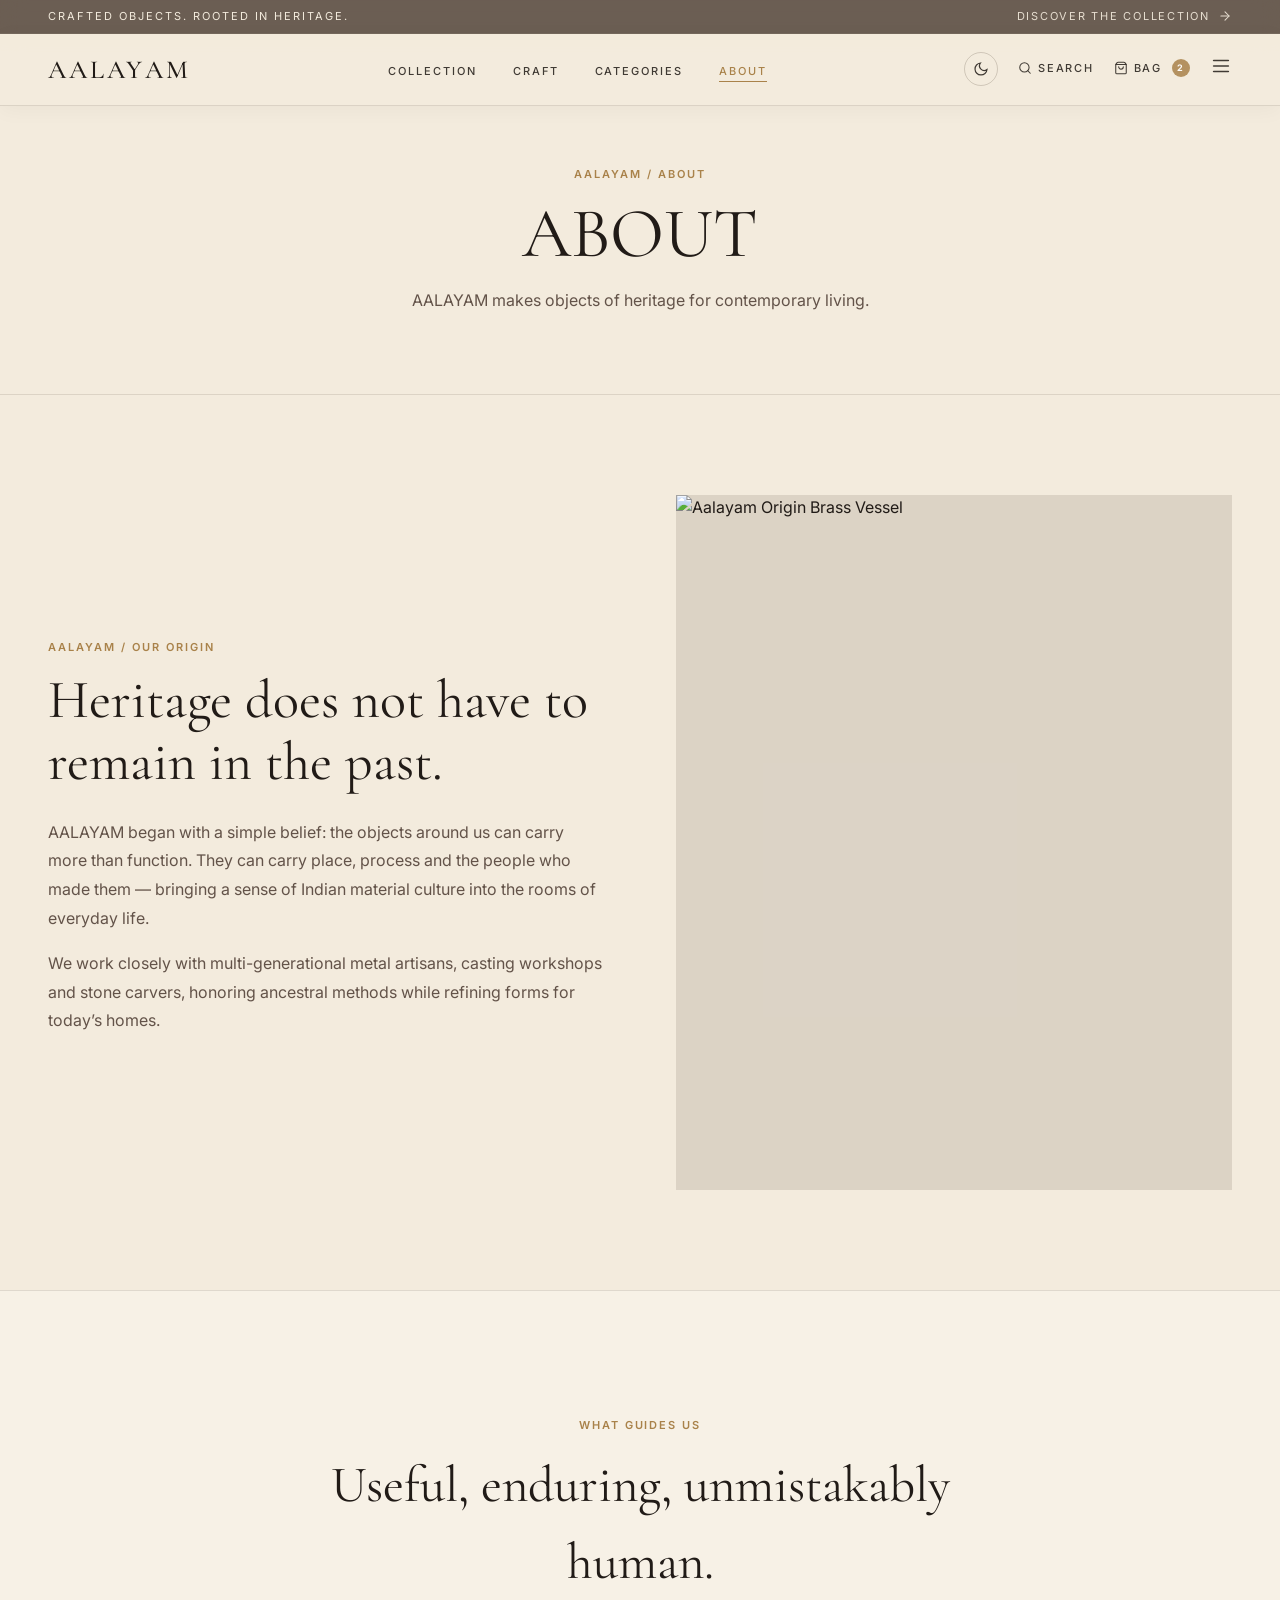
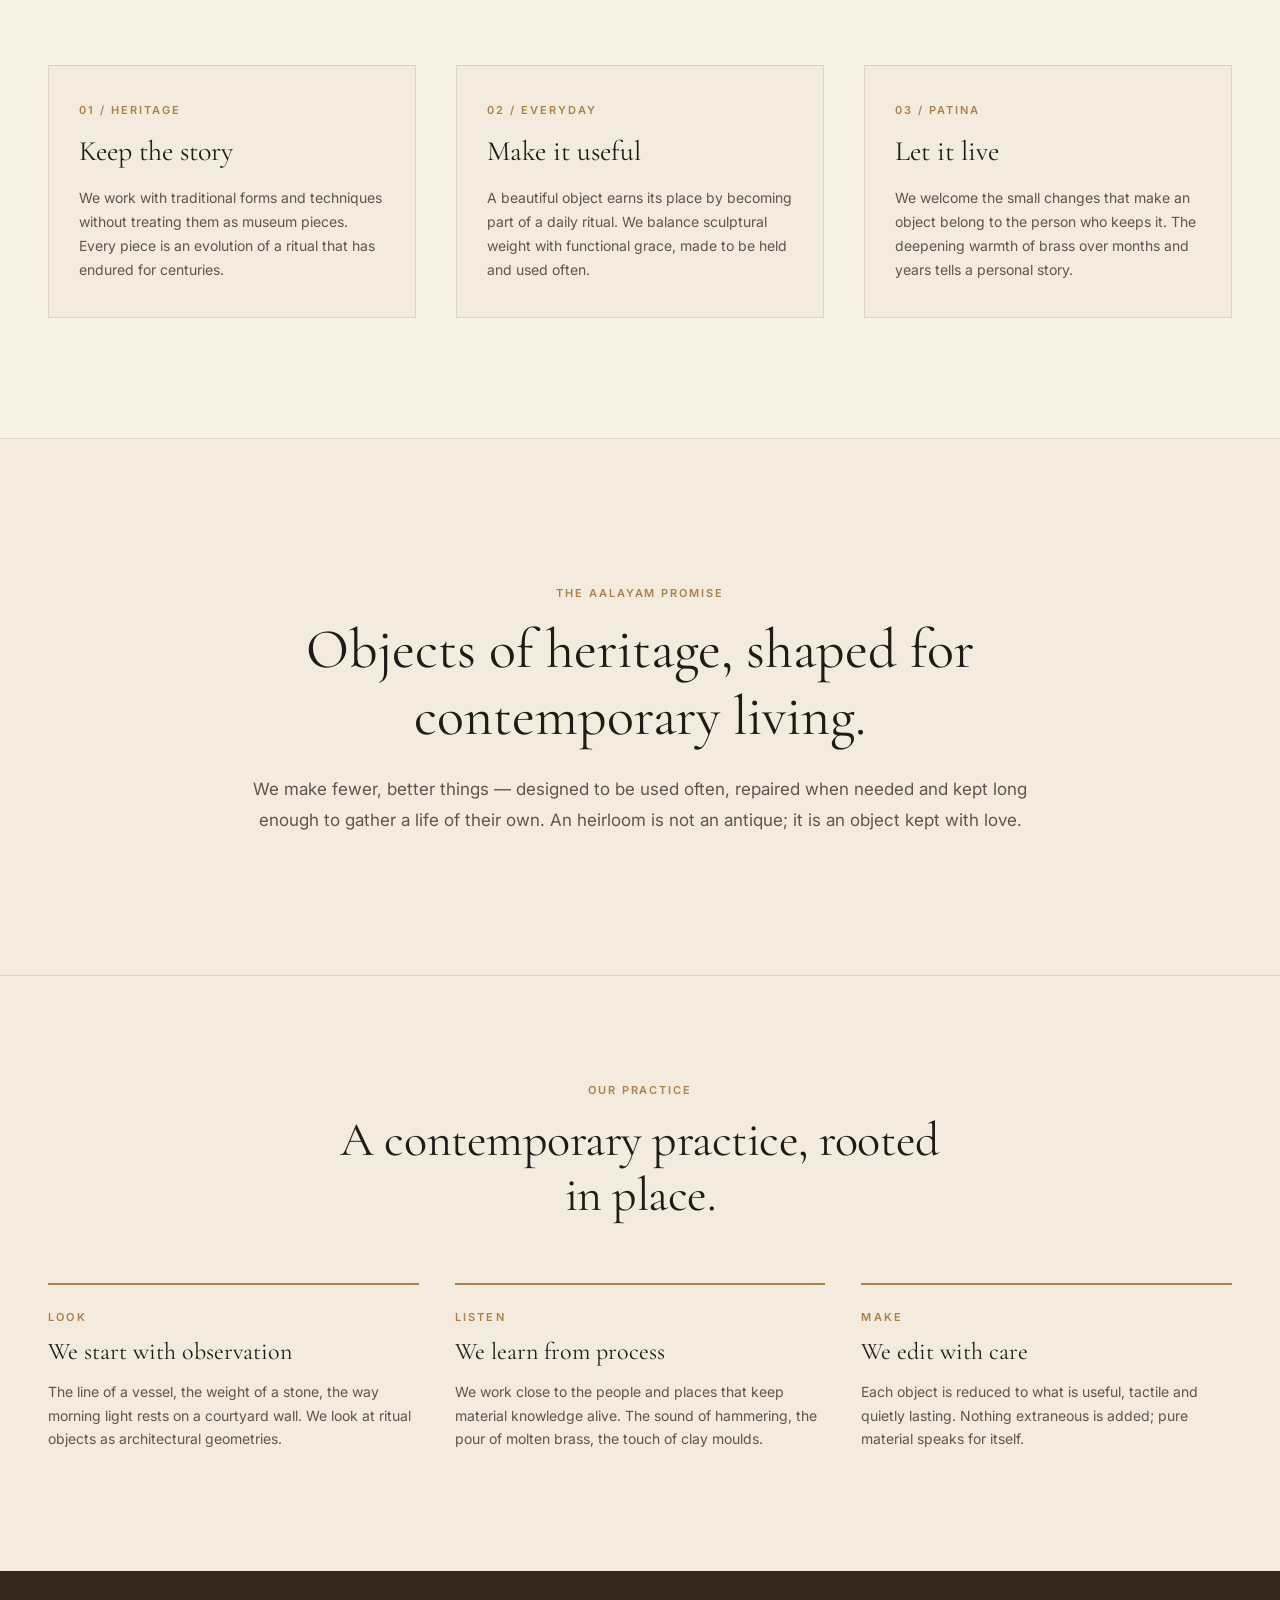
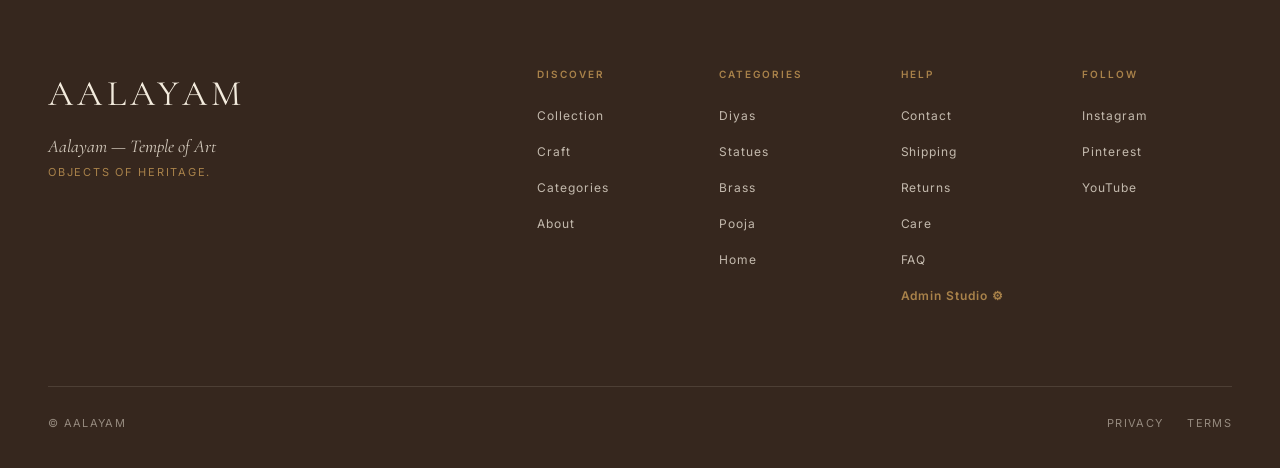
==== commit 4aabafac: "feat: complete AALAYAM luxury e-commerce suite with interactive collection customizer and full admin" ====
--- a/about.html
+++ b/about.html
@@ -392,6 +392,7 @@
             <li><a href="craft.html#care">Returns</a></li>
             <li><a href="craft.html#care">Care</a></li>
             <li><a href="about.html">FAQ</a></li>
+            <li><a href="admin.html" style="color: var(--color-gold); font-weight: 600;">Admin Studio ⚙</a></li>
           </ul>
         </div>
 
